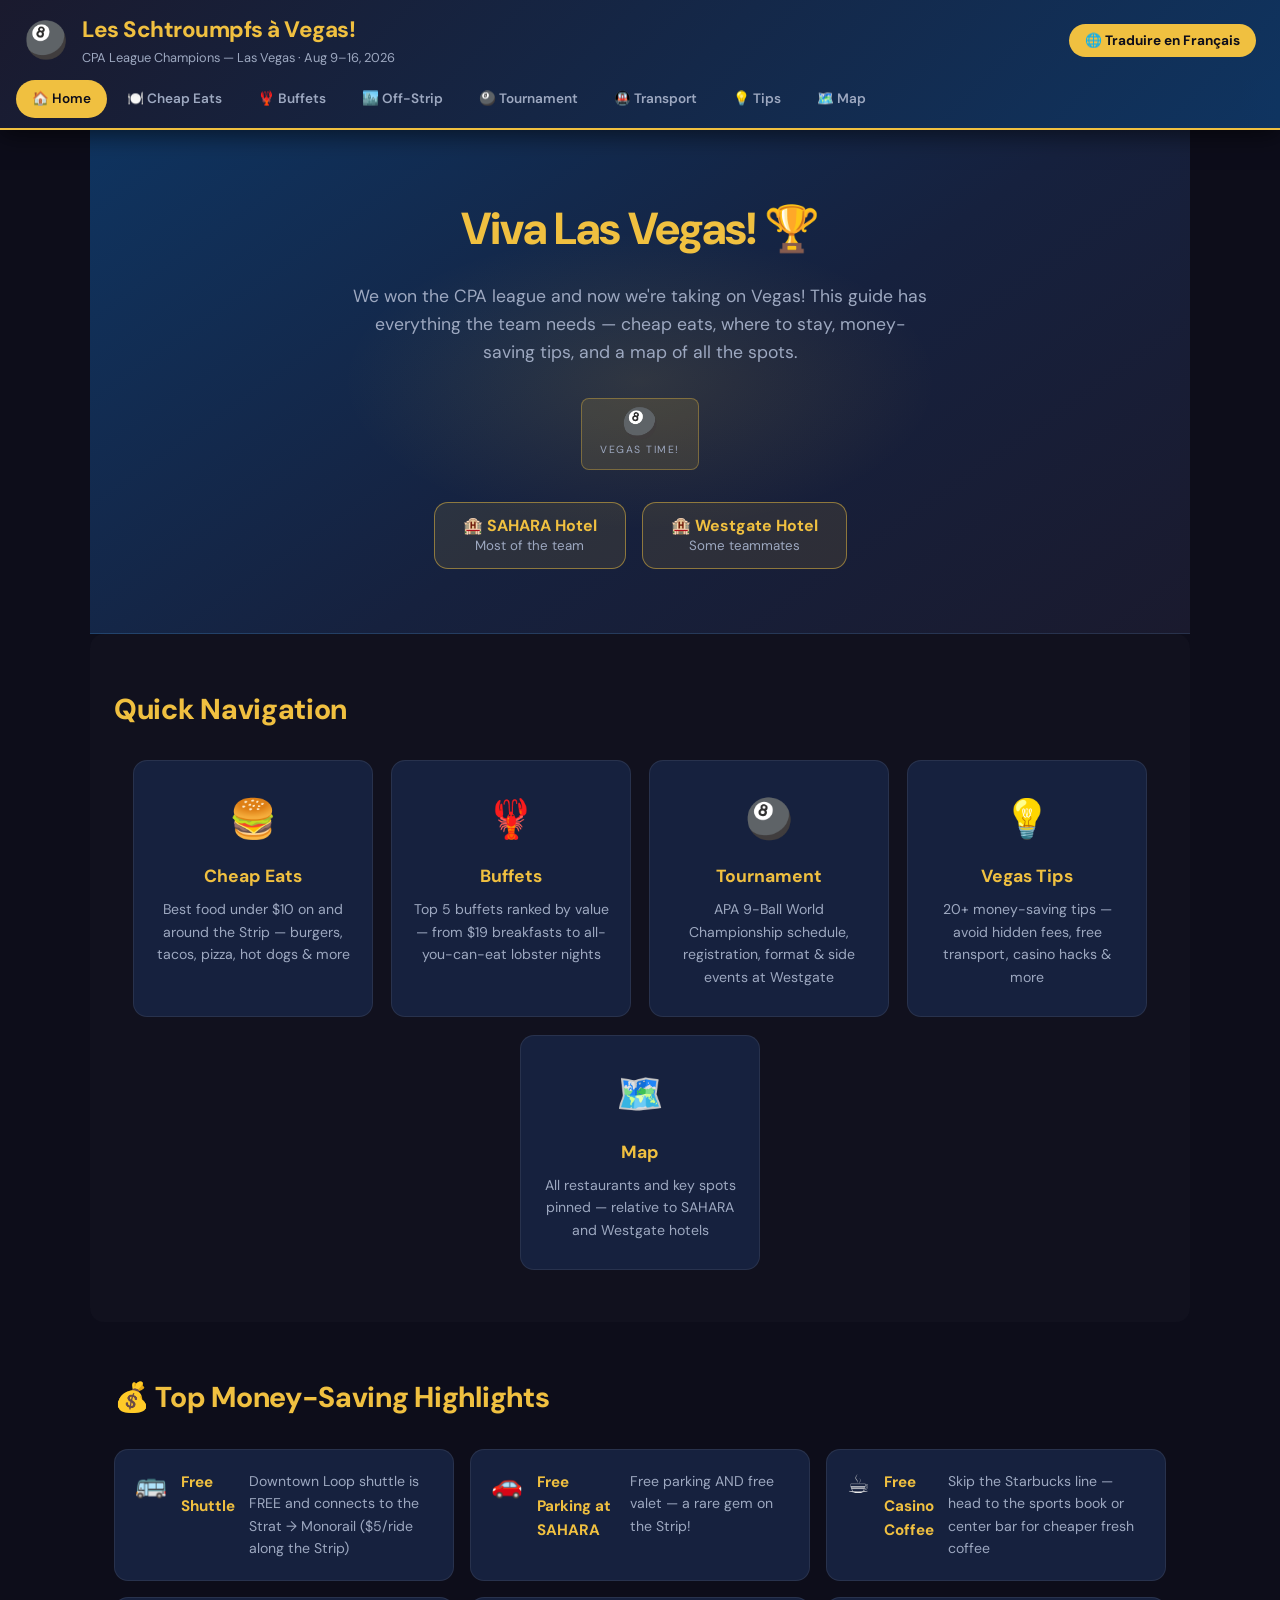
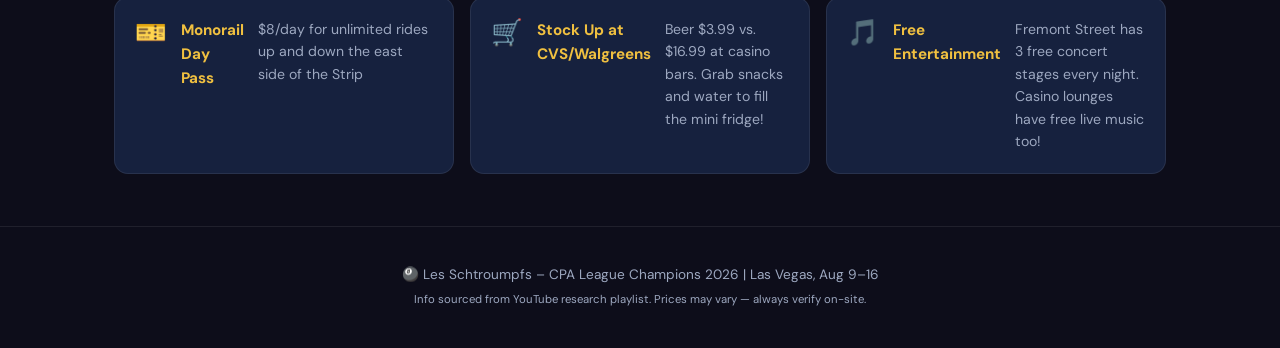
==== index.html @ e7449225 "fix: Must Try/Why Go columns hide on mobile; nav scroll fade hint" ====
<!DOCTYPE html>
<html lang="en">
<head>
  <meta charset="UTF-8" />
  <link rel="manifest" href="manifest.json" />
  <meta name="theme-color" content="#f0c040" />
  <meta name="apple-mobile-web-app-capable" content="yes" />
  <meta name="apple-mobile-web-app-status-bar-style" content="black-translucent" />
  <link rel="apple-touch-icon" href="icons/icon-192.png" />
  <meta name="viewport" content="width=device-width, initial-scale=1.0" />
  <title>🎱 Les Schtroumpfs – Vegas 2026</title>
  <link rel="stylesheet" href="style.css" />
</head>
<body>

  <!-- HEADER -->
  <header>
    <div class="header-inner">
      <div class="header-title">
        <span class="emoji-big">🎱</span>
        <div>
          <h1>Les Schtroumpfs à Vegas!</h1>
          <p class="subtitle">CPA League Champions — Las Vegas · Aug 9–16, 2026</p>
        </div>
      </div>
      <div class="translate-bar">
        <a href="https://translate.google.com/translate?hl=fr&sl=en&tl=fr&u=https%3A%2F%2Fchrisribe.github.io%2Fvegas-2026%2F"
           target="_blank" class="translate-btn">🌐 Traduire en Français</a>
      </div>
    </div>

        <div class="nav-scroll-wrap"><nav id="main-nav"></nav></div>
    <script src="nav.js"></script>
  </header>

  <!-- COUNTDOWN SCRIPT (runs before render) -->
  <script>
    (function() {
      window.VEGAS_START = new Date('2026-08-09T12:00:00-07:00'); // PDT check-in noon
    })();
  </script>

  <!-- HERO -->
  <section class="hero">
    <div class="hero-content">
      <h2>Viva Las Vegas! 🏆</h2>
      <p>We won the CPA league and now we're taking on Vegas! This guide has everything the team needs — cheap eats, where to stay, money-saving tips, and a map of all the spots.</p>
      <!-- COUNTDOWN -->
      <div class="countdown" id="countdown" aria-label="Days until Vegas"></div>

      <div class="hotel-badges">
        <div class="badge">🏨 SAHARA Hotel<br/><small>Most of the team</small></div>
        <div class="badge">🏨 Westgate Hotel<br/><small>Some teammates</small></div>
      </div>
    </div>
  </section>

  <!-- QUICK LINKS -->
  <section class="quick-links">
    <h2>Quick Navigation</h2>
    <div class="cards">
      <a href="cheap-eats.html" class="card">
        <div class="card-icon">🍔</div>
        <h3>Cheap Eats</h3>
        <p>Best food under $10 on and around the Strip — burgers, tacos, pizza, hot dogs & more</p>
      </a>
      <a href="buffets.html" class="card">
        <div class="card-icon">🦞</div>
        <h3>Buffets</h3>
        <p>Top 5 buffets ranked by value — from $19 breakfasts to all-you-can-eat lobster nights</p>
      </a>
      <a href="tournament.html" class="card">
        <div class="card-icon">🎱</div>
        <h3>Tournament</h3>
        <p>APA 9-Ball World Championship schedule, registration, format & side events at Westgate</p>
      </a>
      <a href="tips.html" class="card">
        <div class="card-icon">💡</div>
        <h3>Vegas Tips</h3>
        <p>20+ money-saving tips — avoid hidden fees, free transport, casino hacks & more</p>
      </a>
      <a href="map.html" class="card">
        <div class="card-icon">🗺️</div>
        <h3>Map</h3>
        <p>All restaurants and key spots pinned — relative to SAHARA and Westgate hotels</p>
      </a>
    </div>
  </section>

  <!-- HIGHLIGHTS -->
  <section class="highlights">
    <h2>💰 Top Money-Saving Highlights</h2>
    <div class="highlight-grid">
      <div class="highlight-item">
        <span class="hi">🚌</span>
        <strong>Free Shuttle</strong>
        <p>Downtown Loop shuttle is FREE and connects to the Strat → Monorail ($5/ride along the Strip)</p>
      </div>
      <div class="highlight-item">
        <span class="hi">🚗</span>
        <strong>Free Parking at SAHARA</strong>
        <p>Free parking AND free valet — a rare gem on the Strip!</p>
      </div>
      <div class="highlight-item">
        <span class="hi">☕</span>
        <strong>Free Casino Coffee</strong>
        <p>Skip the Starbucks line — head to the sports book or center bar for cheaper fresh coffee</p>
      </div>
      <div class="highlight-item">
        <span class="hi">🎫</span>
        <strong>Monorail Day Pass</strong>
        <p>$8/day for unlimited rides up and down the east side of the Strip</p>
      </div>
      <div class="highlight-item">
        <span class="hi">🛒</span>
        <strong>Stock Up at CVS/Walgreens</strong>
        <p>Beer $3.99 vs. $16.99 at casino bars. Grab snacks and water to fill the mini fridge!</p>
      </div>
      <div class="highlight-item">
        <span class="hi">🎵</span>
        <strong>Free Entertainment</strong>
        <p>Fremont Street has 3 free concert stages every night. Casino lounges have free live music too!</p>
      </div>
    </div>
  </section>

  <!-- FOOTER -->
  <footer>
    <p>🎱 Les Schtroumpfs – CPA League Champions 2026 | Las Vegas, Aug 9–16</p>
    <p><small>Info sourced from YouTube research playlist. Prices may vary — always verify on-site.</small></p>
  </footer>

  <!-- COUNTDOWN TIMER -->
  <script>
    (function () {
      var cd = document.getElementById('countdown');
      if (!cd || !window.VEGAS_START) return;

      function update() {
        var now = new Date();
        var diff = window.VEGAS_START - now;

        if (diff <= 0) {
          cd.innerHTML = '<div class="countdown-block"><span class="countdown-num">🎱</span><span class="countdown-label">Vegas time!</span></div>';
          return;
        }

        var days    = Math.floor(diff / 86400000);
        var hours   = Math.floor((diff % 86400000) / 3600000);
        var minutes = Math.floor((diff % 3600000)  / 60000);
        var seconds = Math.floor((diff % 60000)    / 1000);

        cd.innerHTML =
          block(days,    'Days')    +
          block(hours,   'Hours')   +
          block(minutes, 'Minutes') +
          block(seconds, 'Seconds');
      }

      function block(n, label) {
        return '<div class="countdown-block"><span class="countdown-num">' + n +
               '</span><span class="countdown-label">' + label + '</span></div>';
      }

      update();
      setInterval(update, 1000);
    })();
  </script>

  <script>
    if ("serviceWorker" in navigator) {
      window.addEventListener("load", () => {
        navigator.serviceWorker.register('./sw.js', { updateViaCache: 'none' })
      });
    }
  </script>
</body>
</html>
---- style.css ----
/* ===== GOOGLE FONTS ===== */
@import url('https://fonts.googleapis.com/css2?family=DM+Sans:wght@400;500;600;700;800&display=swap');

/* ===== RESET & BASE ===== */
*, *::before, *::after { box-sizing: border-box; margin: 0; padding: 0; }

:root {
  --gold:        #f0c040;
  --gold-dark:   #c9971e;
  --gold-glow:   rgba(240, 192, 64, 0.18);
  --dark:        #1a1a2e;
  --darker:      #0d0d1a;
  --card-bg:     #16213e;
  --card-hover:  #1b2a52;
  --accent:      #e94560;
  --text:        #e8e8e8;
  --text-muted:  #9da8c0;
  --border:      rgba(255,255,255,0.08);
  --green:       #3dd68c;
  --radius:      14px;
  --radius-sm:   8px;
}

body {
  font-family: 'DM Sans', system-ui, sans-serif;
  background: var(--darker);
  color: var(--text);
  line-height: 1.6;
  overflow-x: hidden;
}

a { text-decoration: none; color: inherit; }

/* ===== HEADER ===== */
header {
  background: linear-gradient(135deg, var(--dark) 0%, #0f3460 100%);
  border-bottom: 2px solid var(--gold);
  position: sticky;
  top: 0;
  z-index: 100;
  box-shadow: 0 4px 24px rgba(0,0,0,0.6);
}

.header-inner {
  display: flex;
  align-items: center;
  justify-content: space-between;
  padding: 12px 24px;
  flex-wrap: wrap;
  gap: 10px;
}

.header-title {
  display: flex;
  align-items: center;
  gap: 14px;
}

.emoji-big { font-size: 2.2rem; }

.header-title h1 {
  font-size: 1.4rem;
  color: var(--gold);
  font-weight: 800;
  letter-spacing: -0.5px;
}

.subtitle {
  color: var(--text-muted);
  font-size: 0.8rem;
  font-weight: 400;
}

.translate-btn {
  background: var(--gold);
  color: var(--darker);
  font-weight: 700;
  padding: 8px 16px;
  border-radius: 20px;
  font-size: 0.85rem;
  transition: all 0.2s;
  white-space: nowrap;
}

.translate-btn:hover {
  background: var(--gold-dark);
  transform: scale(1.05);
}

/* ===== NAV ===== */
/* wrapper provides the right-edge fade hint */
.nav-scroll-wrap {
  position: relative;
}

.nav-scroll-wrap::after {
  content: '';
  position: absolute;
  top: 0;
  right: 0;
  width: 40px;
  height: 100%;
  background: linear-gradient(to right, transparent, #0f3460);
  pointer-events: none;
  border-radius: 0 0 0 0;
  transition: opacity 0.3s;
}

nav {
  display: flex;
  gap: 4px;
  padding: 0 16px 10px;
  overflow-x: auto;
  -webkit-overflow-scrolling: touch;
  scrollbar-width: none;
}
nav::-webkit-scrollbar { display: none; }

nav a {
  padding: 8px 16px;
  border-radius: 20px;
  font-size: 0.85rem;
  font-weight: 600;
  color: var(--text-muted);
  transition: all 0.2s;
  white-space: nowrap;
  flex-shrink: 0;
}

nav a:hover, nav a.active {
  background: var(--gold);
  color: var(--darker);
}

/* ===== HERO ===== */
.hero {
  background: linear-gradient(145deg, #0f3460 0%, #16213e 55%, #1a1a2e 100%);
  padding: 64px 24px;
  text-align: center;
  border-bottom: 1px solid var(--border);
  position: relative;
  overflow: hidden;
}

/* subtle radial glow behind hero heading */
.hero::before {
  content: '';
  position: absolute;
  top: 50%;
  left: 50%;
  transform: translate(-50%, -50%);
  width: 600px;
  height: 300px;
  background: radial-gradient(ellipse, rgba(240,192,64,0.12) 0%, transparent 70%);
  pointer-events: none;
}

.hero-content { position: relative; }

.hero-content h2 {
  font-size: 2.8rem;
  color: var(--gold);
  margin-bottom: 16px;
  font-weight: 800;
  letter-spacing: -1px;
}

.hero-content p {
  max-width: 580px;
  margin: 0 auto 32px;
  font-size: 1.1rem;
  color: var(--text-muted);
}

/* ===== COUNTDOWN ===== */
.countdown {
  display: flex;
  gap: 12px;
  justify-content: center;
  flex-wrap: wrap;
  margin-bottom: 32px;
}

.countdown-block {
  background: rgba(240,192,64,0.12);
  border: 1px solid rgba(240,192,64,0.35);
  border-radius: var(--radius-sm);
  padding: 10px 18px;
  min-width: 68px;
}

.countdown-num {
  display: block;
  font-size: 1.8rem;
  font-weight: 800;
  color: var(--gold);
  line-height: 1;
}

.countdown-label {
  display: block;
  font-size: 0.65rem;
  text-transform: uppercase;
  letter-spacing: 1.5px;
  color: var(--text-muted);
  margin-top: 4px;
}

.hotel-badges {
  display: flex;
  gap: 16px;
  justify-content: center;
  flex-wrap: wrap;
}

.badge {
  background: rgba(240, 192, 64, 0.1);
  border: 1.5px solid rgba(240,192,64,0.5);
  border-radius: var(--radius);
  padding: 12px 28px;
  font-weight: 700;
  color: var(--gold);
  text-align: center;
  line-height: 1.4;
  transition: all 0.2s;
}

.badge:hover {
  background: rgba(240,192,64,0.18);
  border-color: var(--gold);
}

.badge small { color: var(--text-muted); font-weight: 400; display: block; }

/* ===== SECTIONS ===== */
section { padding: 52px 24px; max-width: 1100px; margin: 0 auto; }

section h2 {
  font-size: 1.8rem;
  color: var(--gold);
  margin-bottom: 28px;
  font-weight: 800;
  letter-spacing: -0.3px;
}

/* ===== NAV CARDS (Quick Navigation) ===== */
.cards {
  display: flex;
  flex-wrap: wrap;
  gap: 18px;
  justify-content: center;
}

.card {
  background: var(--card-bg);
  border: 1px solid var(--border);
  border-radius: var(--radius);
  padding: 28px 20px;
  text-align: center;
  transition: all 0.25s;
  cursor: pointer;
  flex: 1 1 200px;
  max-width: 240px;
}

.card:hover {
  background: var(--card-hover);
  border-color: rgba(240,192,64,0.5);
  transform: translateY(-4px);
  box-shadow: 0 10px 28px rgba(240, 192, 64, 0.15);
}

.card-icon { font-size: 2.4rem; margin-bottom: 12px; }
.card h3 { color: var(--gold); font-size: 1.1rem; margin-bottom: 8px; font-weight: 700; }
.card p { color: var(--text-muted); font-size: 0.88rem; }

/* ===== HIGHLIGHTS ===== */
.quick-links { background: rgba(255,255,255,0.015); border-radius: var(--radius); }

.highlight-grid {
  display: grid;
  grid-template-columns: repeat(auto-fit, minmax(280px, 1fr));
  gap: 16px;
}

.highlight-item {
  background: var(--card-bg);
  border: 1px solid var(--border);
  border-radius: var(--radius);
  padding: 20px 20px 20px 20px;
  transition: all 0.2s;
  display: flex;
  gap: 14px;
  align-items: flex-start;
}

.highlight-item:hover {
  background: var(--card-hover);
  border-color: rgba(240,192,64,0.3);
}

.hi {
  font-size: 1.6rem;
  line-height: 1;
  flex-shrink: 0;
  padding-top: 2px;
}

.highlight-item strong {
  color: var(--gold);
  display: block;
  margin-bottom: 4px;
  font-size: 0.95rem;
  font-weight: 700;
}

.highlight-item p { color: var(--text-muted); font-size: 0.88rem; }

/* ===== TABLES ===== */
.table-wrap { overflow-x: auto; margin-top: 16px; border-radius: var(--radius); }

table {
  width: 100%;
  border-collapse: collapse;
  font-size: 0.9rem;
}

th {
  background: rgba(240,192,64,0.2);
  color: var(--gold);
  padding: 12px 16px;
  text-align: left;
  font-weight: 700;
  font-size: 0.82rem;
  text-transform: uppercase;
  letter-spacing: 0.5px;
}

td {
  padding: 11px 16px;
  border-bottom: 1px solid var(--border);
  vertical-align: top;
}

tr:hover td { background: rgba(240,192,64,0.04); }

.price {
  color: var(--green);
  font-weight: 700;
  white-space: nowrap;
}

.tag {
  display: inline-block;
  background: rgba(240,192,64,0.15);
  color: var(--gold);
  border-radius: 20px;
  padding: 2px 10px;
  font-size: 0.78rem;
  font-weight: 600;
  margin: 2px;
}

.tag.off-strip { background: rgba(61,214,140,0.12); color: var(--green); }
.tag.strip { background: rgba(233,69,96,0.15); color: #e94560; }

/* ===== TIPS ===== */
.tips-grid {
  display: grid;
  grid-template-columns: repeat(auto-fit, minmax(320px, 1fr));
  gap: 16px;
}

.tip-item {
  background: var(--card-bg);
  border: 1px solid var(--border);
  border-radius: var(--radius);
  padding: 18px;
  display: flex;
  gap: 14px;
  align-items: flex-start;
  transition: all 0.2s;
}

.tip-item:hover {
  background: var(--card-hover);
  border-color: rgba(240,192,64,0.25);
}

.tip-num {
  background: var(--gold);
  color: var(--darker);
  border-radius: 50%;
  min-width: 32px;
  height: 32px;
  display: flex;
  align-items: center;
  justify-content: center;
  font-weight: 800;
  font-size: 0.9rem;
  flex-shrink: 0;
}

.tip-content strong { color: var(--gold); display: block; margin-bottom: 4px; }
.tip-content p { color: var(--text-muted); font-size: 0.88rem; }

/* ===== MAP ===== */
.map-container {
  border-radius: var(--radius);
  overflow: hidden;
  border: 2px solid rgba(240,192,64,0.4);
  margin-top: 16px;
  box-shadow: 0 0 30px rgba(240,192,64,0.08);
}

.map-container iframe {
  width: 100%;
  height: 550px;
  border: none;
  display: block;
}

/* ===== SECTION LABEL ===== */
.section-label {
  font-size: 0.72rem;
  text-transform: uppercase;
  letter-spacing: 2.5px;
  color: var(--gold);
  font-weight: 700;
  margin-bottom: 8px;
  display: block;
  opacity: 0.8;
}

/* ===== FOOTER ===== */
footer {
  text-align: center;
  padding: 36px 24px;
  border-top: 1px solid var(--border);
  color: var(--text-muted);
  font-size: 0.85rem;
  line-height: 1.8;
}

/* ===== RESPONSIVE — mobile collapsible notes ===== */
.col-notes { display: table-cell; }

.note-toggle-btn {
  background: none;
  border: 1px solid rgba(240,192,64,0.4);
  border-radius: 6px;
  color: var(--gold);
  cursor: pointer;
  font-size: 0.75rem;
  padding: 2px 5px;
  margin-top: 5px;
  display: block;
  width: fit-content;
}

.note-expand-row { display: none; }
.note-expand-row.open { display: table-row; }

.note-expand-cell {
  background: rgba(240,192,64,0.04) !important;
  border-top: none !important;
  color: var(--text-muted);
  font-size: 0.82rem;
  line-height: 1.5;
  padding: 10px 14px !important;
}

@media (max-width: 640px) {
  /* Header */
  .header-title h1 { font-size: 1rem; }
  .emoji-big { font-size: 1.8rem; }
  .header-inner { padding: 10px 12px; }
  nav { padding: 0 10px 8px; gap: 2px; }
  nav a { padding: 6px 12px; font-size: 0.78rem; }

  /* Hero */
  .hero { padding: 40px 16px; }
  .hero-content h2 { font-size: 1.8rem; letter-spacing: -0.5px; }
  .hero-content p { font-size: 0.95rem; }

  /* Countdown */
  .countdown-num { font-size: 1.5rem; }
  .countdown-block { min-width: 56px; padding: 8px 14px; }

  /* Sections */
  section { padding: 32px 14px; }
  section h2 { font-size: 1.4rem; }

  /* Cards — let them fill the width on mobile */
  .cards { gap: 12px; }
  .card { flex: 1 1 140px; max-width: none; padding: 20px 14px; }

  /* Grids */
  .highlight-grid,
  .tips-grid { grid-template-columns: 1fr; }

  /* Tables */
  .table-wrap {
    margin-left: -14px;
    margin-right: -14px;
    padding: 0 14px;
  }
  table { font-size: 0.82rem; min-width: unset; width: 100%; table-layout: fixed; }
  .col-notes { display: none; }
  table th:nth-child(1), table td:nth-child(1) { width: 30%; word-break: break-word; }
  table th:nth-child(2), table td:nth-child(2) { width: auto; word-break: break-word; }
  table th:nth-child(3), table td:nth-child(3) { width: 22%; word-break: break-word; }
  th, td { padding: 8px 10px; }

  /* Map */
  .map-container iframe { height: 380px; }

  /* Tips */
  .tip-item { padding: 14px; gap: 10px; }

  /* Badges */
  .hotel-badges { flex-direction: column; align-items: center; }
  .badge { width: 100%; max-width: 280px; }
}
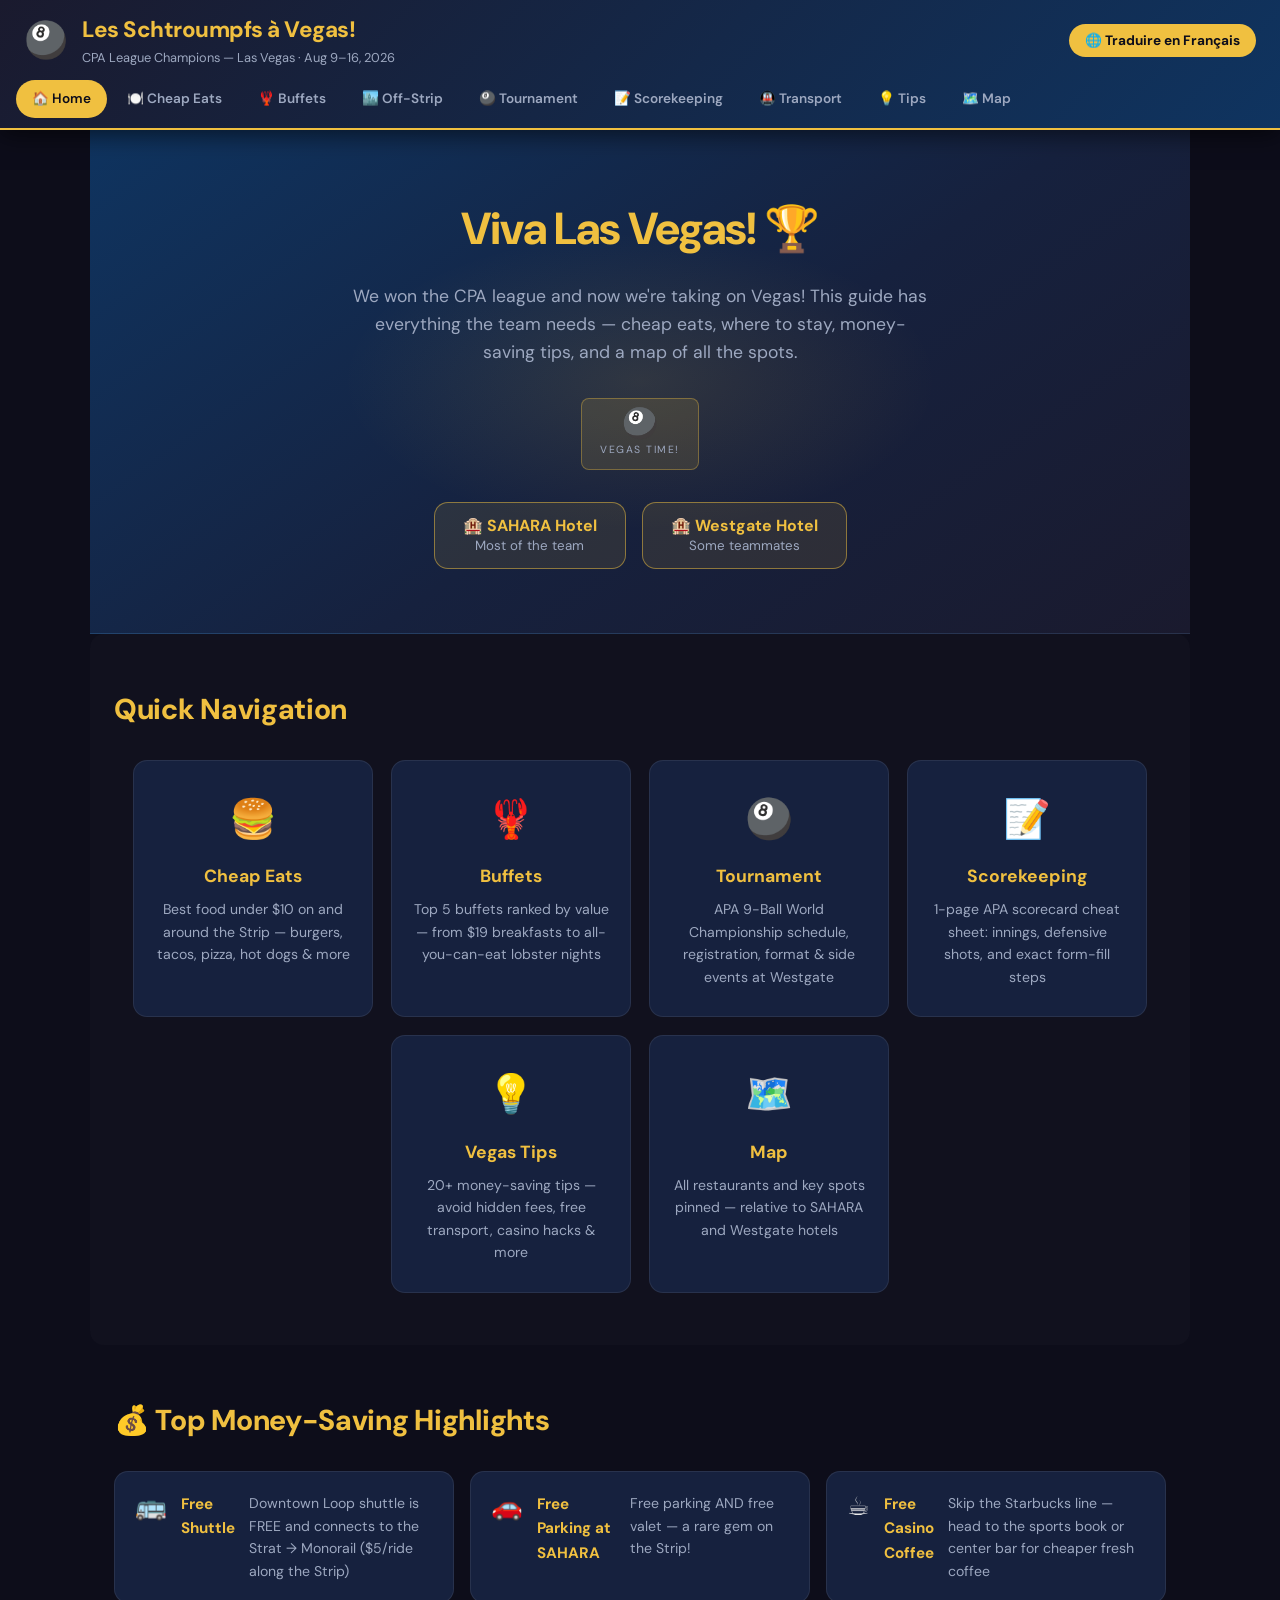
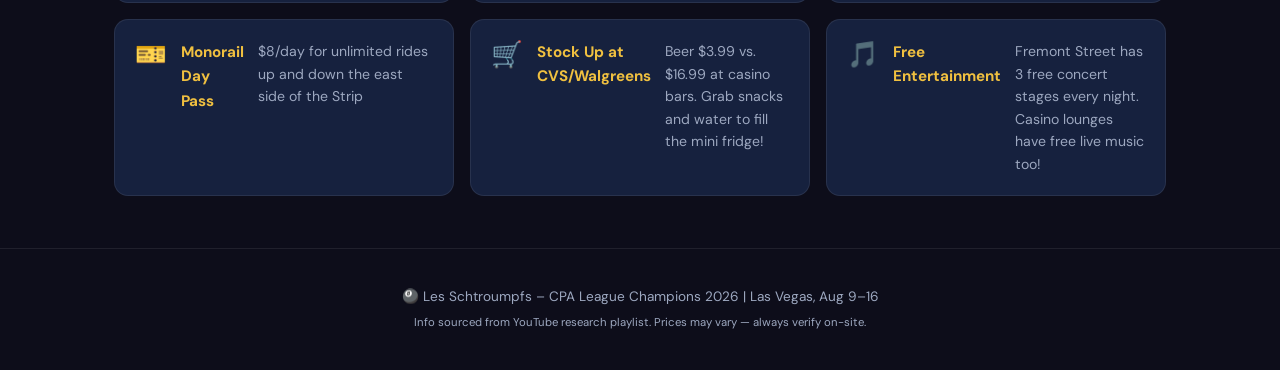
==== commit 1207fff6: "Add APA scorekeeping cheat sheet page and nav link" ====
--- a/index.html
+++ b/index.html
@@ -73,6 +73,11 @@
         <div class="card-icon">🎱</div>
         <h3>Tournament</h3>
         <p>APA 9-Ball World Championship schedule, registration, format & side events at Westgate</p>
+      </a>
+      <a href="scorekeeping.html" class="card">
+        <div class="card-icon">📝</div>
+        <h3>Scorekeeping</h3>
+        <p>1-page APA scorecard cheat sheet: innings, defensive shots, and exact form-fill steps</p>
       </a>
       <a href="tips.html" class="card">
         <div class="card-icon">💡</div>
--- a/style.css
+++ b/style.css
@@ -88,22 +88,35 @@
 }
 
 /* ===== NAV ===== */
-/* wrapper provides the right-edge fade hint */
+/* wrapper provides the right-edge fade + chevron hint */
 .nav-scroll-wrap {
   position: relative;
 }
 
+/* The fade + ›  arrow — hidden once user scrolls to the end */
 .nav-scroll-wrap::after {
-  content: '';
+  content: '›';
   position: absolute;
   top: 0;
   right: 0;
-  width: 40px;
-  height: 100%;
-  background: linear-gradient(to right, transparent, #0f3460);
+  width: 36px;
+  height: calc(100% - 10px); /* match nav bottom padding */
+  background: linear-gradient(to right, transparent 0%, #0f3460 55%);
+  display: flex;
+  align-items: center;
+  justify-content: flex-end;
+  padding-right: 6px;
+  color: var(--gold);
+  font-size: 1.1rem;
+  font-weight: 700;
   pointer-events: none;
-  border-radius: 0 0 0 0;
-  transition: opacity 0.3s;
+  transition: opacity 0.2s;
+  opacity: 1;
+}
+
+/* When nav is scrolled to the end, JS adds .nav-end → hide arrow */
+.nav-scroll-wrap.nav-end::after {
+  opacity: 0;
 }
 
 nav {
@@ -315,6 +328,15 @@
 }
 
 .highlight-item p { color: var(--text-muted); font-size: 0.88rem; }
+
+.hi-content {
+  flex: 1;
+  min-width: 0;
+}
+
+.hi-content strong {
+  width: 100%;
+}
 
 /* ===== TABLES ===== */
 .table-wrap { overflow-x: auto; margin-top: 16px; border-radius: var(--radius); }
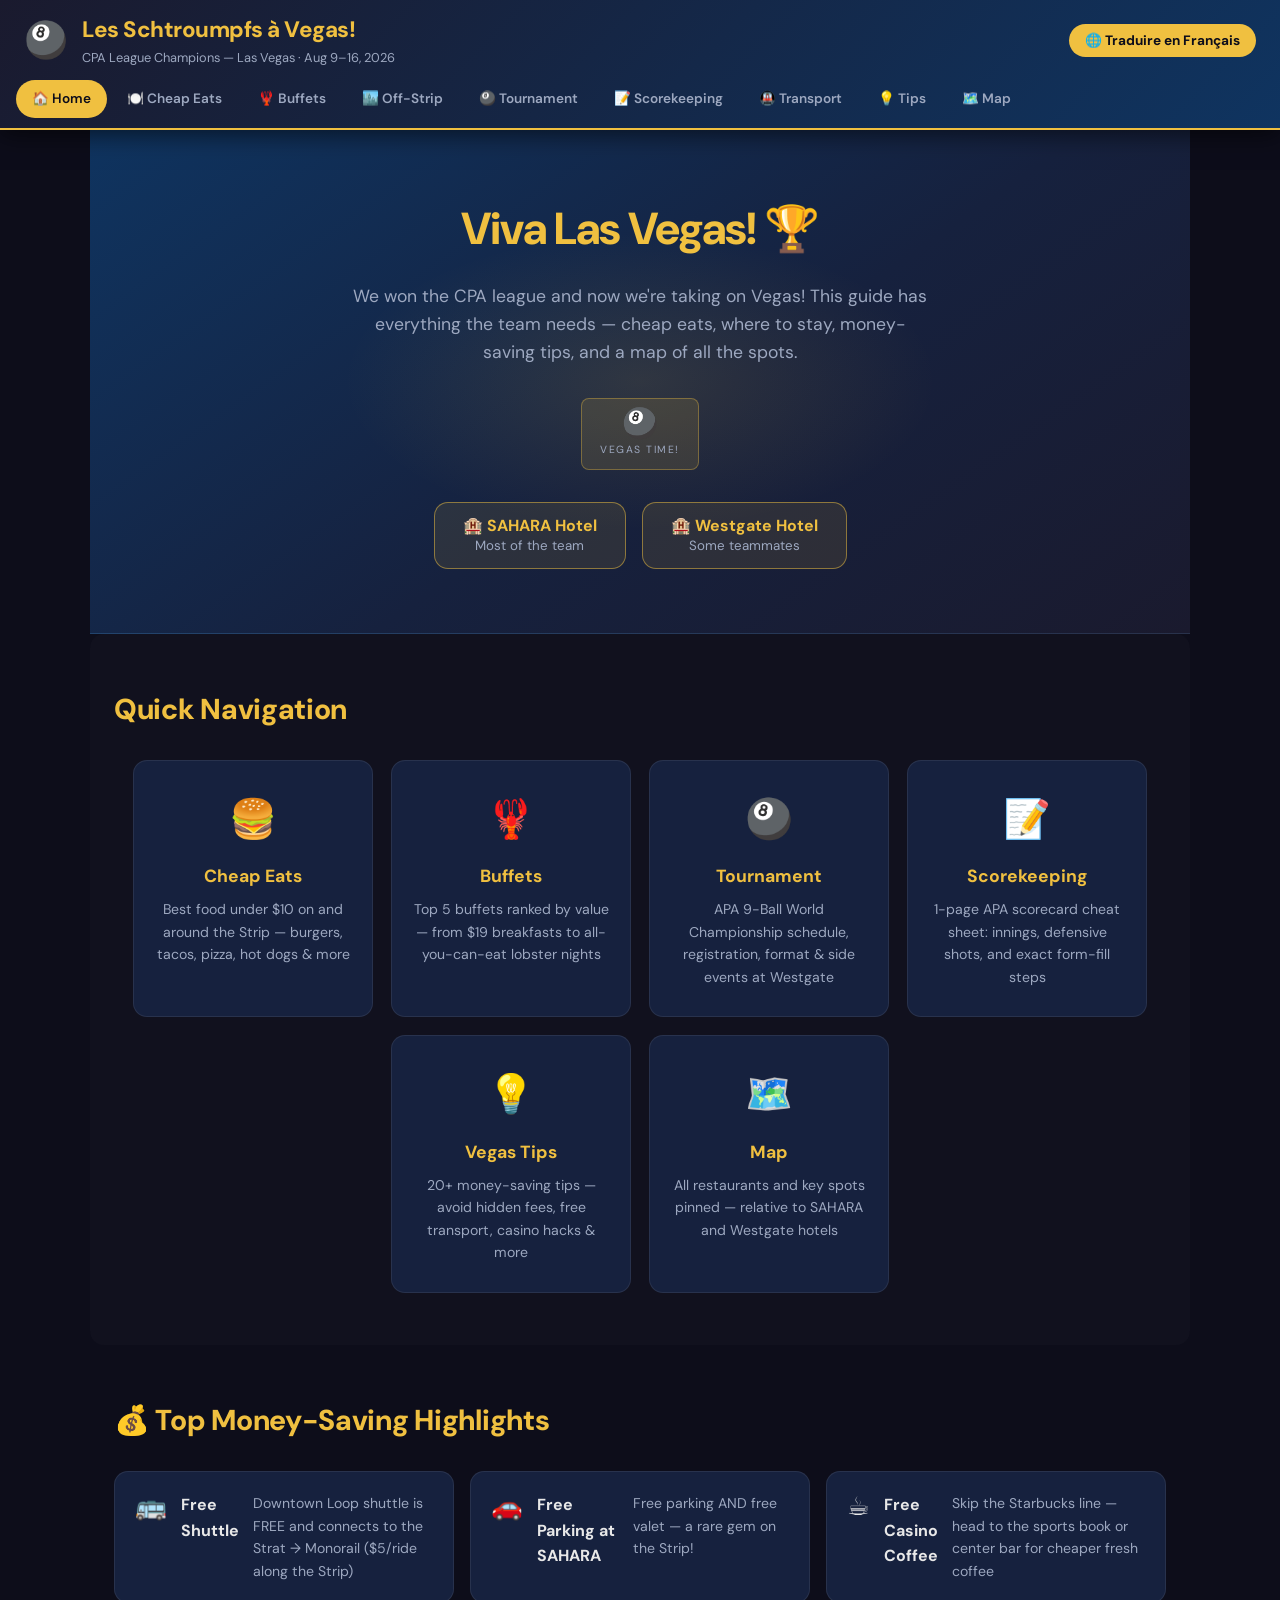
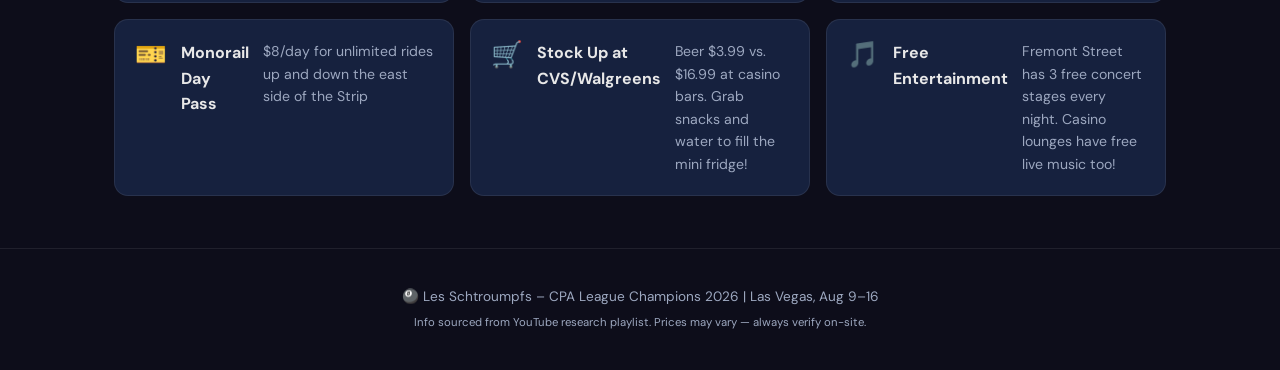
==== commit fa121c8f: "fix: remove ghost bullet spacing artifacts in sightseeing cards" ====
--- a/index.html
+++ b/index.html
@@ -9,7 +9,7 @@
   <link rel="apple-touch-icon" href="icons/icon-192.png" />
   <meta name="viewport" content="width=device-width, initial-scale=1.0" />
   <title>🎱 Les Schtroumpfs – Vegas 2026</title>
-  <link rel="stylesheet" href="style.css" />
+  <link rel="stylesheet" href="style.css?v=vegas2026-v21" />
 </head>
 <body>
 
@@ -30,7 +30,7 @@
     </div>
 
         <div class="nav-scroll-wrap"><nav id="main-nav"></nav></div>
-    <script src="nav.js"></script>
+    <script src="nav.js?v=vegas2026-v21"></script>
   </header>
 
   <!-- COUNTDOWN SCRIPT (runs before render) -->
--- a/style.css
+++ b/style.css
@@ -319,23 +319,29 @@
   padding-top: 2px;
 }
 
-.highlight-item strong {
+.hi-content > strong {
   color: var(--gold);
   display: block;
   margin-bottom: 4px;
   font-size: 0.95rem;
   font-weight: 700;
+  width: 100%;
 }
 
 .highlight-item p { color: var(--text-muted); font-size: 0.88rem; }
+
+/* Keep emphasis inside paragraph copy inline (prevents stray punctuation lines). */
+.highlight-item p strong {
+  display: inline;
+  margin: 0;
+  font-size: inherit;
+  font-weight: 700;
+  color: var(--gold);
+}
 
 .hi-content {
   flex: 1;
   min-width: 0;
-}
-
-.hi-content strong {
-  width: 100%;
 }
 
 /* ===== TABLES ===== */
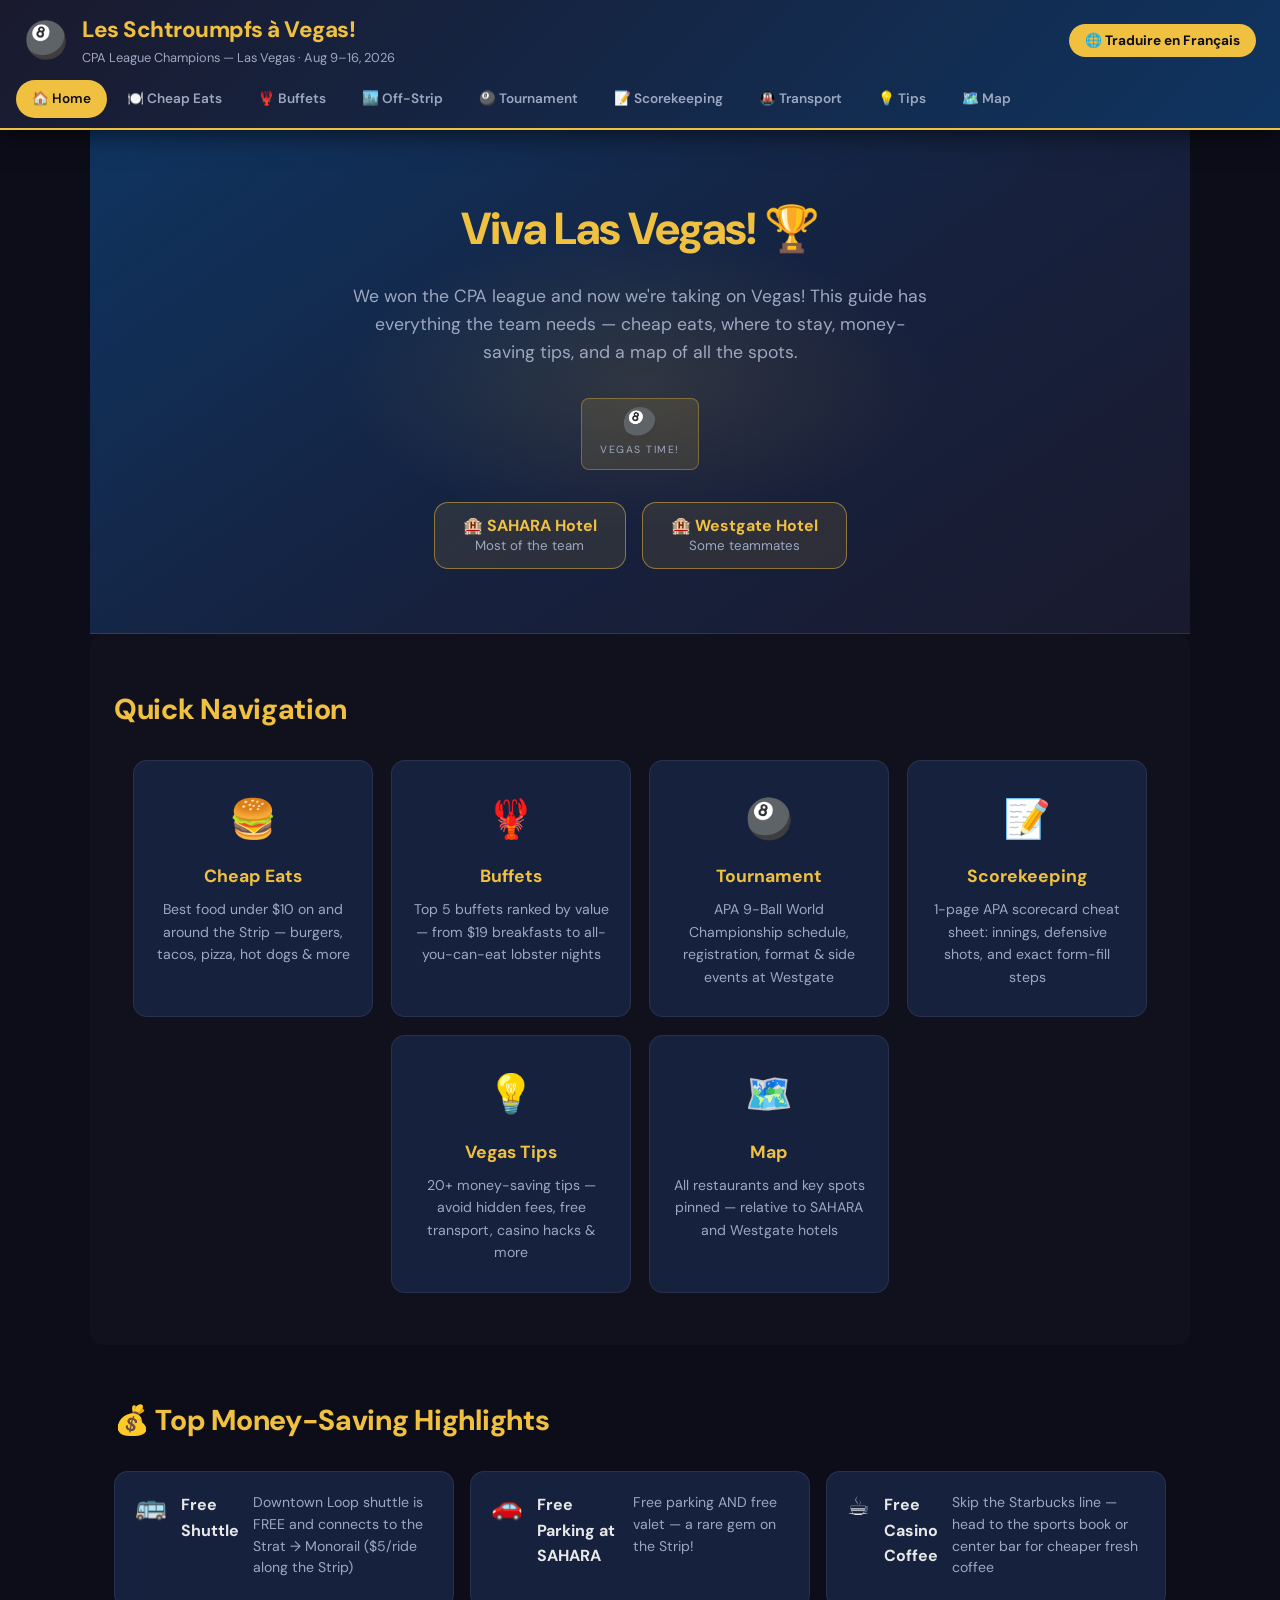
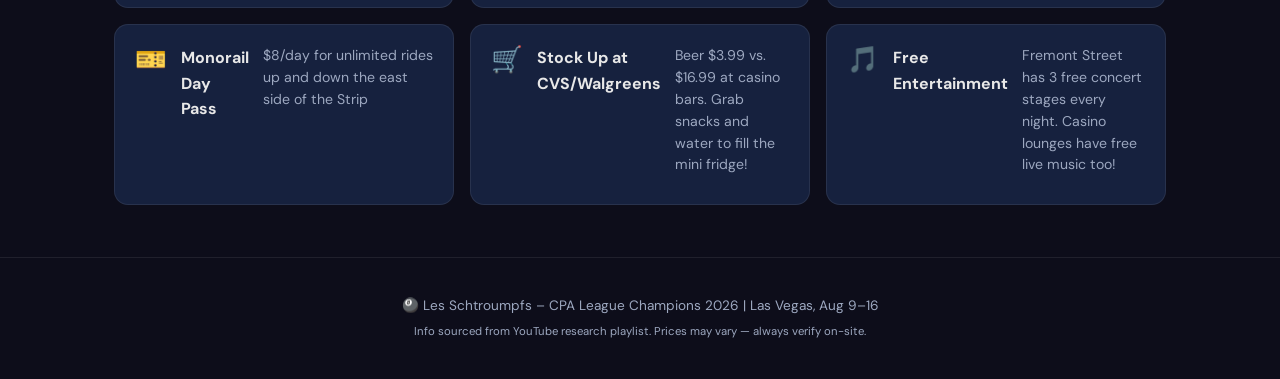
==== commit 4e0c167e: "fix(nav): mobile first-tap navigation + cache bust v22" ====
--- a/index.html
+++ b/index.html
@@ -9,7 +9,7 @@
   <link rel="apple-touch-icon" href="icons/icon-192.png" />
   <meta name="viewport" content="width=device-width, initial-scale=1.0" />
   <title>🎱 Les Schtroumpfs – Vegas 2026</title>
-  <link rel="stylesheet" href="style.css?v=vegas2026-v21" />
+  <link rel="stylesheet" href="style.css?v=vegas2026-v22" />
 </head>
 <body>
 
@@ -30,7 +30,7 @@
     </div>
 
         <div class="nav-scroll-wrap"><nav id="main-nav"></nav></div>
-    <script src="nav.js?v=vegas2026-v21"></script>
+    <script src="nav.js?v=vegas2026-v22"></script>
   </header>
 
   <!-- COUNTDOWN SCRIPT (runs before render) -->
--- a/style.css
+++ b/style.css
@@ -140,9 +140,16 @@
   flex-shrink: 0;
 }
 
-nav a:hover, nav a.active {
+nav a.active {
   background: var(--gold);
   color: var(--darker);
+}
+
+@media (hover: hover) and (pointer: fine) {
+  nav a:hover {
+    background: var(--gold);
+    color: var(--darker);
+  }
 }
 
 /* ===== HERO ===== */
@@ -328,7 +335,12 @@
   width: 100%;
 }
 
-.highlight-item p { color: var(--text-muted); font-size: 0.88rem; }
+.highlight-item p {
+  color: var(--text-muted);
+  font-size: 0.88rem;
+  line-height: 1.55;
+  margin-bottom: 8px;
+}
 
 /* Keep emphasis inside paragraph copy inline (prevents stray punctuation lines). */
 .highlight-item p strong {
@@ -337,6 +349,15 @@
   font-size: inherit;
   font-weight: 700;
   color: var(--gold);
+}
+
+/* Give link bullets a bit more breathing room in sightseeing cards. */
+.highlight-item ul {
+  margin-top: 8px !important;
+}
+
+.highlight-item li {
+  margin-bottom: 3px;
 }
 
 .hi-content {
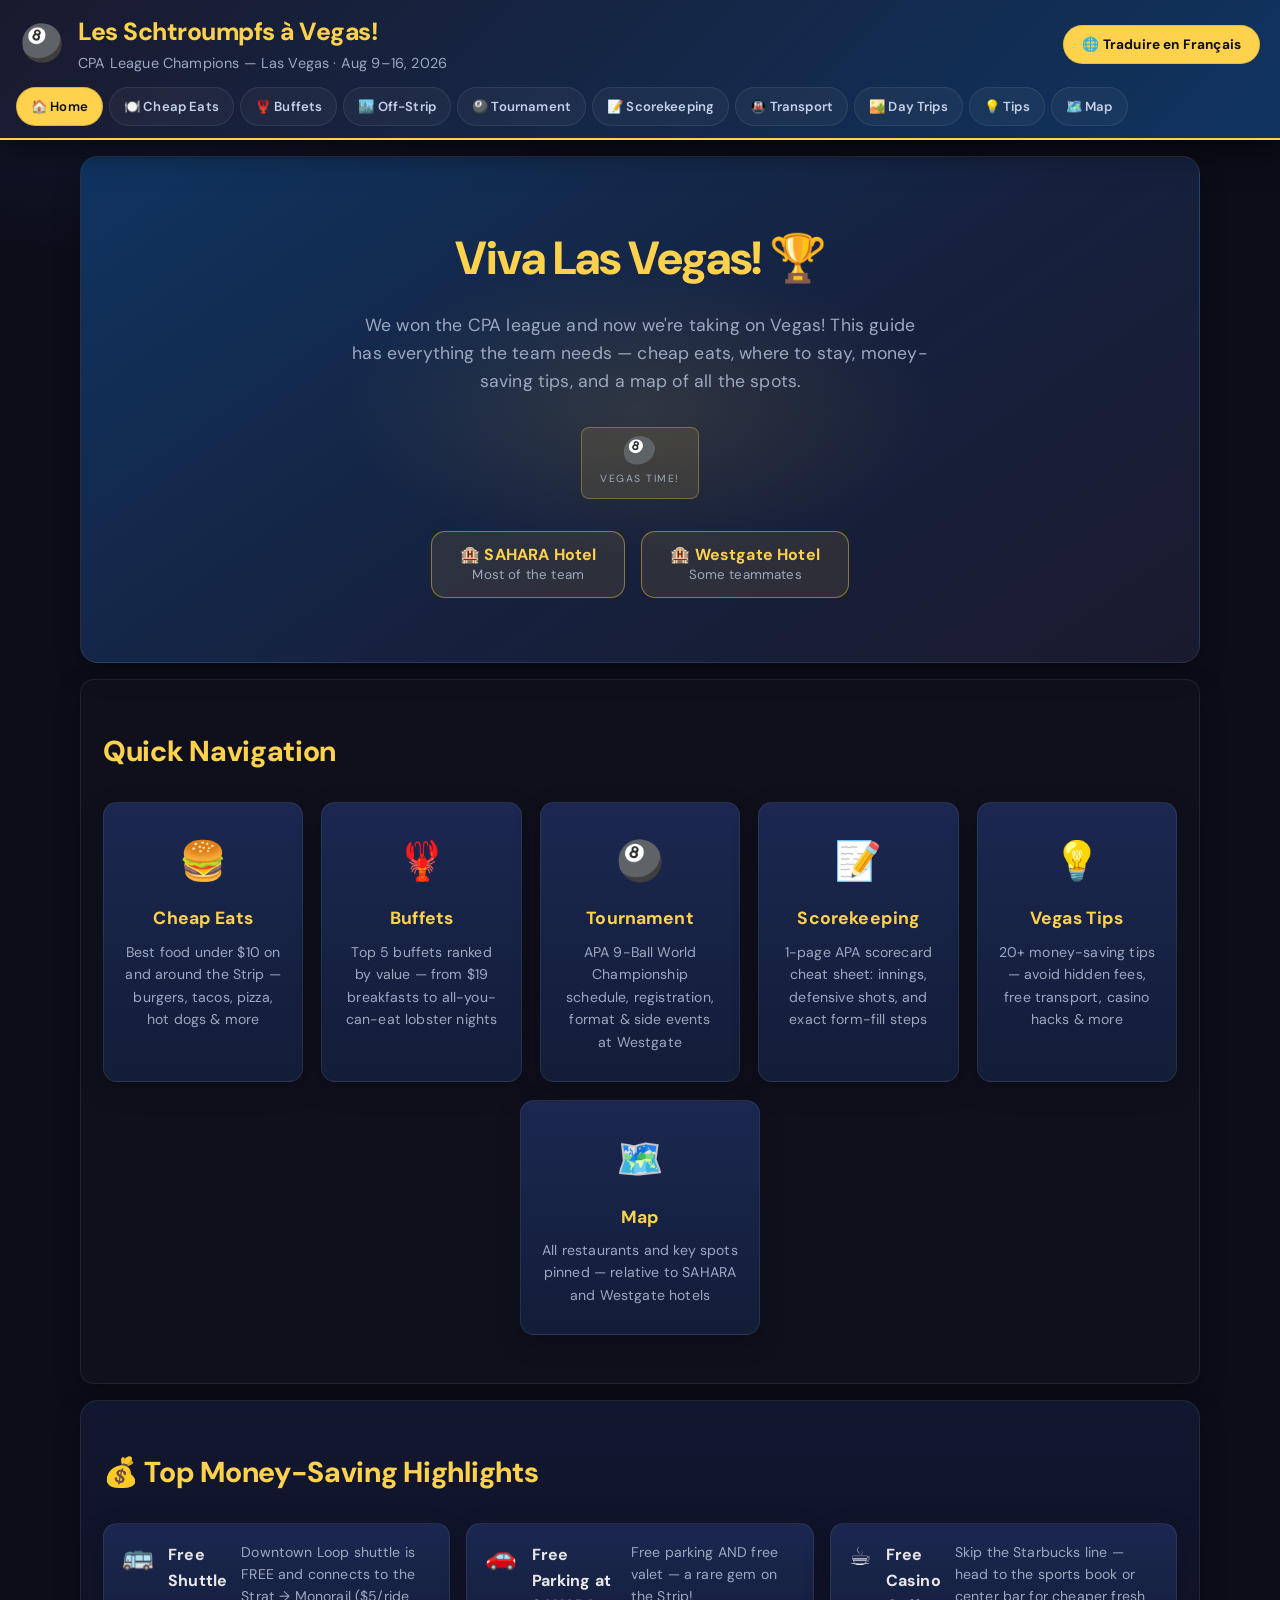
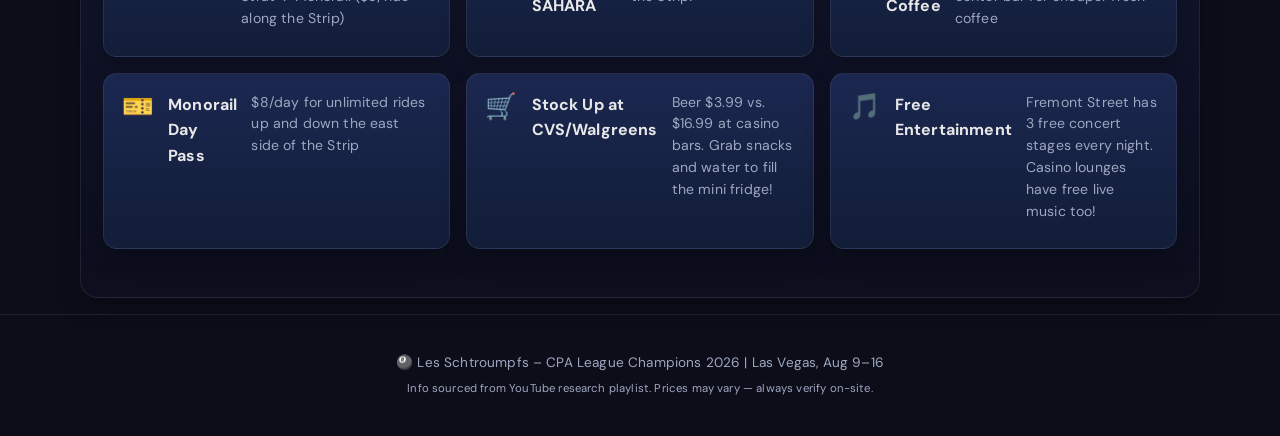
==== commit a9fecaf6: "style: polish vegas2026 layout and visual hierarchy" ====
--- a/index.html
+++ b/index.html
@@ -9,7 +9,7 @@
   <link rel="apple-touch-icon" href="icons/icon-192.png" />
   <meta name="viewport" content="width=device-width, initial-scale=1.0" />
   <title>🎱 Les Schtroumpfs – Vegas 2026</title>
-  <link rel="stylesheet" href="style.css?v=vegas2026-v22" />
+  <link rel="stylesheet" href="style.css?v=vegas2026-v31" />
 </head>
 <body>
 
@@ -30,7 +30,7 @@
     </div>
 
         <div class="nav-scroll-wrap"><nav id="main-nav"></nav></div>
-    <script src="nav.js?v=vegas2026-v22"></script>
+    <script src="nav.js?v=vegas2026-v31"></script>
   </header>
 
   <!-- COUNTDOWN SCRIPT (runs before render) -->
--- a/style.css
+++ b/style.css
@@ -5,17 +5,22 @@
 *, *::before, *::after { box-sizing: border-box; margin: 0; padding: 0; }
 
 :root {
-  --gold:        #f0c040;
-  --gold-dark:   #c9971e;
+  --gold:        #ffd24d;
+  --gold-dark:   #d6a523;
   --gold-glow:   rgba(240, 192, 64, 0.18);
   --dark:        #1a1a2e;
   --darker:      #0d0d1a;
-  --card-bg:     #16213e;
-  --card-hover:  #1b2a52;
+  --card-bg:     #1b2750;
+  --card-hover:  #253665;
+  --panel:       #121d38;
   --accent:      #e94560;
   --text:        #e8e8e8;
   --text-muted:  #9da8c0;
   --border:      rgba(255,255,255,0.08);
+  --border-strong: rgba(240,192,64,0.35);
+  --focus-ring:  0 0 0 3px rgba(240,192,64,0.28);
+  --shadow-soft: 0 8px 24px rgba(0,0,0,0.25);
+  --shadow-lift: 0 16px 34px rgba(0,0,0,0.32);
   --green:       #3dd68c;
   --radius:      14px;
   --radius-sm:   8px;
@@ -23,13 +28,28 @@
 
 body {
   font-family: 'DM Sans', system-ui, sans-serif;
-  background: var(--darker);
+  background:
+    radial-gradient(1200px 500px at 75% -10%, rgba(255,210,77,0.18), transparent 58%),
+    radial-gradient(900px 420px at 10% 0%, rgba(73,106,189,0.20), transparent 60%),
+    var(--darker);
   color: var(--text);
   line-height: 1.6;
+  letter-spacing: 0.01em;
   overflow-x: hidden;
 }
 
 a { text-decoration: none; color: inherit; }
+
+a:focus-visible,
+button:focus-visible,
+[role="button"]:focus-visible,
+.card:focus-visible,
+nav a:focus-visible,
+.translate-btn:focus-visible {
+  outline: none;
+  box-shadow: var(--focus-ring);
+  border-radius: 10px;
+}
 
 /* ===== HEADER ===== */
 header {
@@ -38,14 +58,15 @@
   position: sticky;
   top: 0;
   z-index: 100;
-  box-shadow: 0 4px 24px rgba(0,0,0,0.6);
+  box-shadow: 0 10px 28px rgba(0,0,0,0.58);
+  backdrop-filter: blur(8px);
 }
 
 .header-inner {
   display: flex;
   align-items: center;
   justify-content: space-between;
-  padding: 12px 24px;
+  padding: 12px 20px;
   flex-wrap: wrap;
   gap: 10px;
 }
@@ -59,7 +80,7 @@
 .emoji-big { font-size: 2.2rem; }
 
 .header-title h1 {
-  font-size: 1.4rem;
+  font-size: 1.55rem;
   color: var(--gold);
   font-weight: 800;
   letter-spacing: -0.5px;
@@ -67,7 +88,7 @@
 
 .subtitle {
   color: var(--text-muted);
-  font-size: 0.8rem;
+  font-size: 0.9rem;
   font-weight: 400;
 }
 
@@ -75,10 +96,11 @@
   background: var(--gold);
   color: var(--darker);
   font-weight: 700;
-  padding: 8px 16px;
-  border-radius: 20px;
+  padding: 10px 18px;
+  border-radius: 24px;
   font-size: 0.85rem;
-  transition: all 0.2s;
+  border: 1px solid rgba(0,0,0,0.1);
+  transition: transform 0.2s, background 0.2s;
   white-space: nowrap;
 }
 
@@ -121,8 +143,8 @@
 
 nav {
   display: flex;
-  gap: 4px;
-  padding: 0 16px 10px;
+  gap: 6px;
+  padding: 0 16px 12px;
   overflow-x: auto;
   -webkit-overflow-scrolling: touch;
   scrollbar-width: none;
@@ -130,12 +152,14 @@
 nav::-webkit-scrollbar { display: none; }
 
 nav a {
-  padding: 8px 16px;
-  border-radius: 20px;
-  font-size: 0.85rem;
+  padding: 8px 14px;
+  border-radius: 24px;
+  font-size: 0.82rem;
   font-weight: 600;
-  color: var(--text-muted);
-  transition: all 0.2s;
+  color: #c5d0ea;
+  background: rgba(255,255,255,0.04);
+  border: 1px solid rgba(255,255,255,0.08);
+  transition: background 0.2s, color 0.2s, border-color 0.2s;
   white-space: nowrap;
   flex-shrink: 0;
 }
@@ -143,6 +167,7 @@
 nav a.active {
   background: var(--gold);
   color: var(--darker);
+  border-color: rgba(0,0,0,0.15);
 }
 
 @media (hover: hover) and (pointer: fine) {
@@ -178,7 +203,7 @@
 .hero-content { position: relative; }
 
 .hero-content h2 {
-  font-size: 2.8rem;
+  font-size: clamp(2rem, 4.8vw, 2.9rem);
   color: var(--gold);
   margin-bottom: 16px;
   font-weight: 800;
@@ -188,7 +213,7 @@
 .hero-content p {
   max-width: 580px;
   margin: 0 auto 32px;
-  font-size: 1.1rem;
+  font-size: clamp(1rem, 2vw, 1.1rem);
   color: var(--text-muted);
 }
 
@@ -253,7 +278,15 @@
 .badge small { color: var(--text-muted); font-weight: 400; display: block; }
 
 /* ===== SECTIONS ===== */
-section { padding: 52px 24px; max-width: 1100px; margin: 0 auto; }
+section {
+  padding: 48px 22px;
+  max-width: 1120px;
+  margin: 16px auto;
+  background: linear-gradient(180deg, rgba(27,39,80,0.42), rgba(13,19,40,0.30));
+  border: 1px solid rgba(255,255,255,0.08);
+  border-radius: 18px;
+  box-shadow: 0 10px 26px rgba(0,0,0,0.26);
+}
 
 section h2 {
   font-size: 1.8rem;
@@ -272,22 +305,23 @@
 }
 
 .card {
-  background: var(--card-bg);
+  background: linear-gradient(180deg, var(--card-bg), var(--panel));
   border: 1px solid var(--border);
   border-radius: var(--radius);
   padding: 28px 20px;
   text-align: center;
-  transition: all 0.25s;
+  transition: transform 0.25s, border-color 0.25s, box-shadow 0.25s, background 0.25s;
   cursor: pointer;
   flex: 1 1 200px;
   max-width: 240px;
+  box-shadow: var(--shadow-soft);
 }
 
 .card:hover {
   background: var(--card-hover);
   border-color: rgba(240,192,64,0.5);
   transform: translateY(-4px);
-  box-shadow: 0 10px 28px rgba(240, 192, 64, 0.15);
+  box-shadow: var(--shadow-lift);
 }
 
 .card-icon { font-size: 2.4rem; margin-bottom: 12px; }
@@ -299,24 +333,26 @@
 
 .highlight-grid {
   display: grid;
-  grid-template-columns: repeat(auto-fit, minmax(280px, 1fr));
+  grid-template-columns: repeat(auto-fit, minmax(340px, 1fr));
   gap: 16px;
 }
 
 .highlight-item {
-  background: var(--card-bg);
+  background: linear-gradient(180deg, var(--card-bg), var(--panel));
   border: 1px solid var(--border);
   border-radius: var(--radius);
-  padding: 20px 20px 20px 20px;
-  transition: all 0.2s;
+  padding: 18px;
+  transition: transform 0.2s, border-color 0.2s, background 0.2s;
   display: flex;
   gap: 14px;
   align-items: flex-start;
+  box-shadow: var(--shadow-soft);
 }
 
 .highlight-item:hover {
   background: var(--card-hover);
   border-color: rgba(240,192,64,0.3);
+  transform: translateY(-2px);
 }
 
 .hi {
@@ -330,9 +366,18 @@
   color: var(--gold);
   display: block;
   margin-bottom: 4px;
-  font-size: 0.95rem;
+  font-size: 1rem;
+  line-height: 1.35;
   font-weight: 700;
   width: 100%;
+}
+
+@media (max-width: 1100px) {
+  .highlight-grid { grid-template-columns: repeat(2, minmax(0, 1fr)); }
+}
+
+@media (max-width: 780px) {
+  .highlight-grid { grid-template-columns: 1fr; }
 }
 
 .highlight-item p {
@@ -366,32 +411,34 @@
 }
 
 /* ===== TABLES ===== */
-.table-wrap { overflow-x: auto; margin-top: 16px; border-radius: var(--radius); }
+.table-wrap { overflow-x: auto; margin-top: 16px; border-radius: var(--radius); border: 1px solid rgba(255,255,255,0.12); box-shadow: inset 0 0 0 1px rgba(255,255,255,0.03); }
 
 table {
   width: 100%;
   border-collapse: collapse;
-  font-size: 0.9rem;
+  font-size: 0.92rem;
+  background: rgba(255,255,255,0.01);
 }
 
 th {
-  background: rgba(240,192,64,0.2);
-  color: var(--gold);
+  background: linear-gradient(180deg, #ffd24d, #e5b62f);
+  color: #191919;
   padding: 12px 16px;
   text-align: left;
   font-weight: 700;
-  font-size: 0.82rem;
+  font-size: 0.8rem;
   text-transform: uppercase;
   letter-spacing: 0.5px;
 }
 
 td {
-  padding: 11px 16px;
+  padding: 13px 16px;
   border-bottom: 1px solid var(--border);
   vertical-align: top;
 }
 
-tr:hover td { background: rgba(240,192,64,0.04); }
+tbody tr:nth-child(even) td { background: rgba(255,255,255,0.028); }
+tr:hover td { background: rgba(255,210,77,0.12); }
 
 .price {
   color: var(--green);
@@ -403,7 +450,7 @@
   display: inline-block;
   background: rgba(240,192,64,0.15);
   color: var(--gold);
-  border-radius: 20px;
+  border-radius: 24px;
   padding: 2px 10px;
   font-size: 0.78rem;
   font-weight: 600;
@@ -421,7 +468,7 @@
 }
 
 .tip-item {
-  background: var(--card-bg);
+  background: linear-gradient(180deg, var(--card-bg), var(--panel));
   border: 1px solid var(--border);
   border-radius: var(--radius);
   padding: 18px;
@@ -491,6 +538,20 @@
   line-height: 1.8;
 }
 
+@media (prefers-reduced-motion: reduce) {
+  *, *::before, *::after {
+    animation-duration: 0.01ms !important;
+    animation-iteration-count: 1 !important;
+    transition-duration: 0.01ms !important;
+    scroll-behavior: auto !important;
+  }
+
+  .card:hover,
+  .highlight-item:hover {
+    transform: none;
+  }
+}
+
 /* ===== RESPONSIVE — mobile collapsible notes ===== */
 .col-notes { display: table-cell; }
 
@@ -514,7 +575,7 @@
   background: rgba(240,192,64,0.04) !important;
   border-top: none !important;
   color: var(--text-muted);
-  font-size: 0.82rem;
+  font-size: 0.8rem;
   line-height: 1.5;
   padding: 10px 14px !important;
 }
@@ -537,7 +598,7 @@
   .countdown-block { min-width: 56px; padding: 8px 14px; }
 
   /* Sections */
-  section { padding: 32px 14px; }
+  section { padding: 32px 14px; margin: 14px auto; border-radius: 14px; }
   section h2 { font-size: 1.4rem; }
 
   /* Cards — let them fill the width on mobile */
